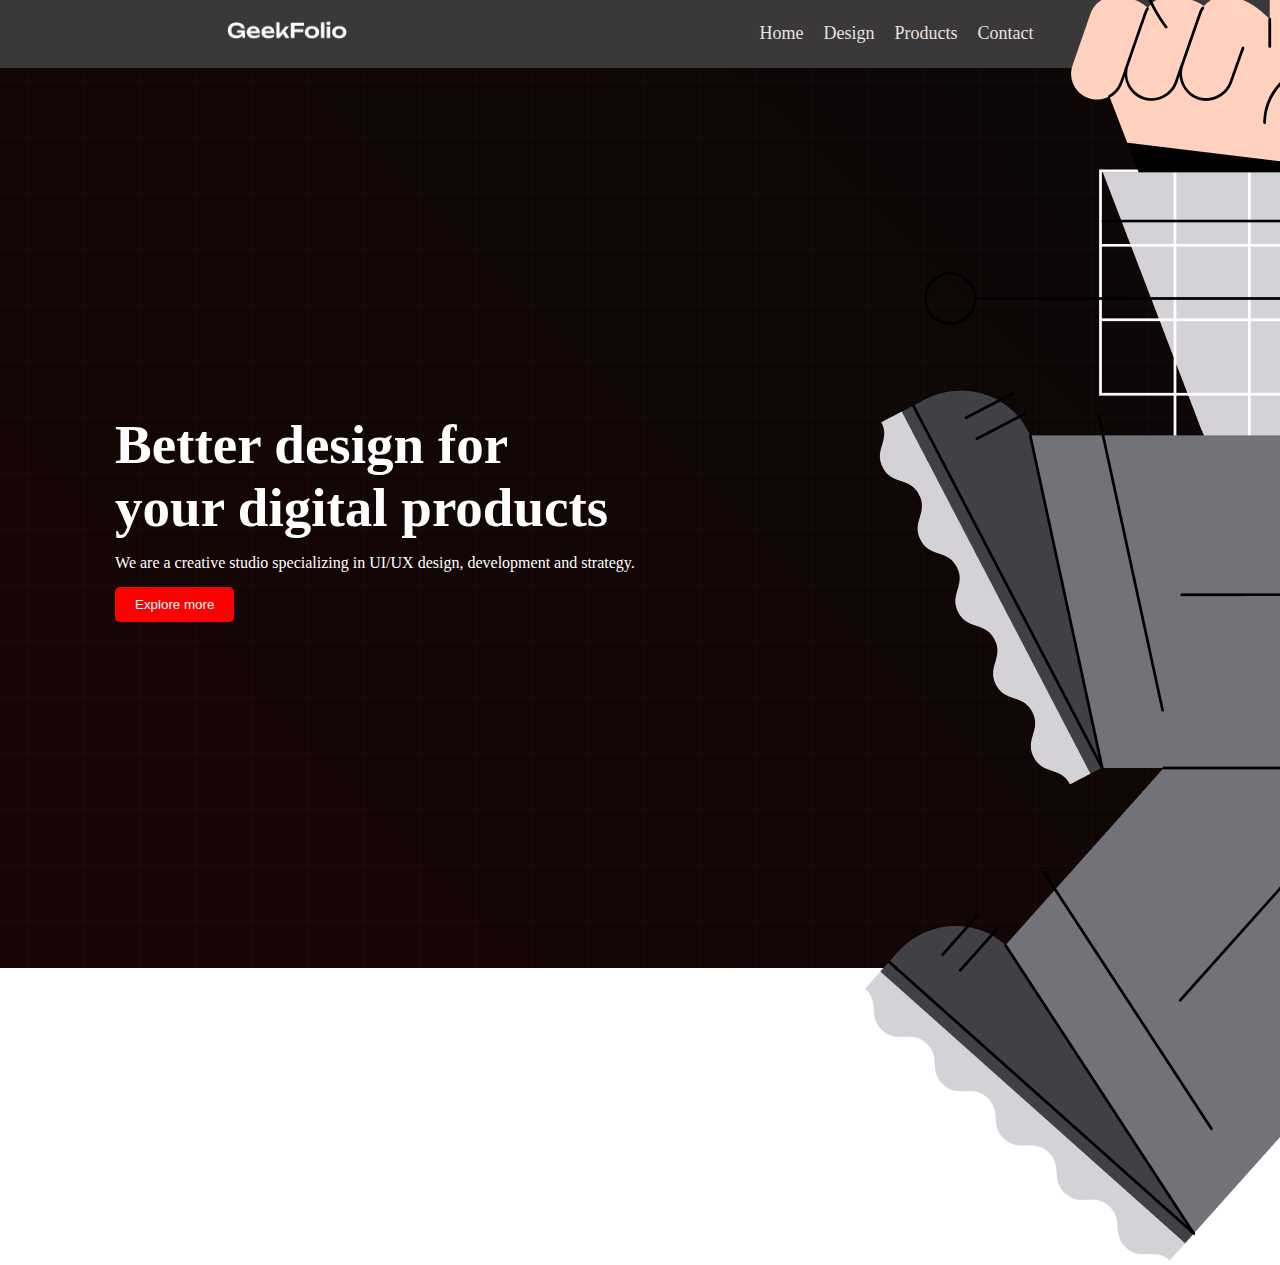
==== indext.html @ dae99acf "banner added" ====
<!DOCTYPE html>
<html lang="en">
<head>
    <meta charset="UTF-8">
<meta name="viewport" content="width=device-width, initial-scale=1.0">
    <title>Digital Products</title>
    <link rel="stylesheet" href="test.css">
</head>
<body>
    <header>
        <section>
            <nav>
                <div class="menu-container">
                    <div class="logo"><img class="logo-pic" src="./logo-light.png" alt=""></div>
                    <div class="menus">
                        <li class="item">Home</li>
                        <li class="item">Design</li>
                        <li class="item">Products</li>
                        <li class="item">Contact</li>
                    </div>
                </div>
            </nav>
        </section>
    </header>
    <main>
        <Section>
            <div class="banner-container">

                <div class="banner-description">
                <h1 class="title">Better design for <br>
                    your digital products</h1>
                <p class="description">We are a creative studio specializing in UI/UX design, development and strategy.</p>
                <button class="btn">Explore more</button>
            </div>
            
            <div class="banner-pic"><img src="/banner.png" alt=""></div>
            
        </div>
        </Section>
    </main>
    <footer></footer>
    
</body>
</html>
---- test.css ----
*{
    margin: 0px;
    padding: 0px;
}

.menu-container{
    background-color: rgb(58, 56, 56);    
    color: rgb(231, 225, 225);
    display: flex;
    padding: 20px; 
    list-style: none;  
    align-items: center;
    justify-content: space-around;
}

.logo-pic{
    width: 120px;
}
.menus{
    display: flex;
}
.item{
    margin-right: 10px;
    padding-right:10px;
    font-size: 18px;
    cursor: pointer;
}
.item:hover{
    
    color:rgba(17, 189, 201, 0.808);
}

.banner-pic{
width: 300px;

}
.banner-container{
    display:flex;
    justify-content:space-around;    
    height:100vh;
    align-items: center;    
    background-image: url("/background.png"),
    linear-gradient(45deg, rgb(24, 5, 5), rgb(12, 7, 7));
    color: white;
}
.title{
    font-size: 55px;
    font-weight: bold;
}
.description{
    margin-top:15px;
    margin-bottom:15px;
}
.btn{
    padding:10px 20px;
    background-color: red;
    color: white;
    border: none;
    border-radius: 5px;
}
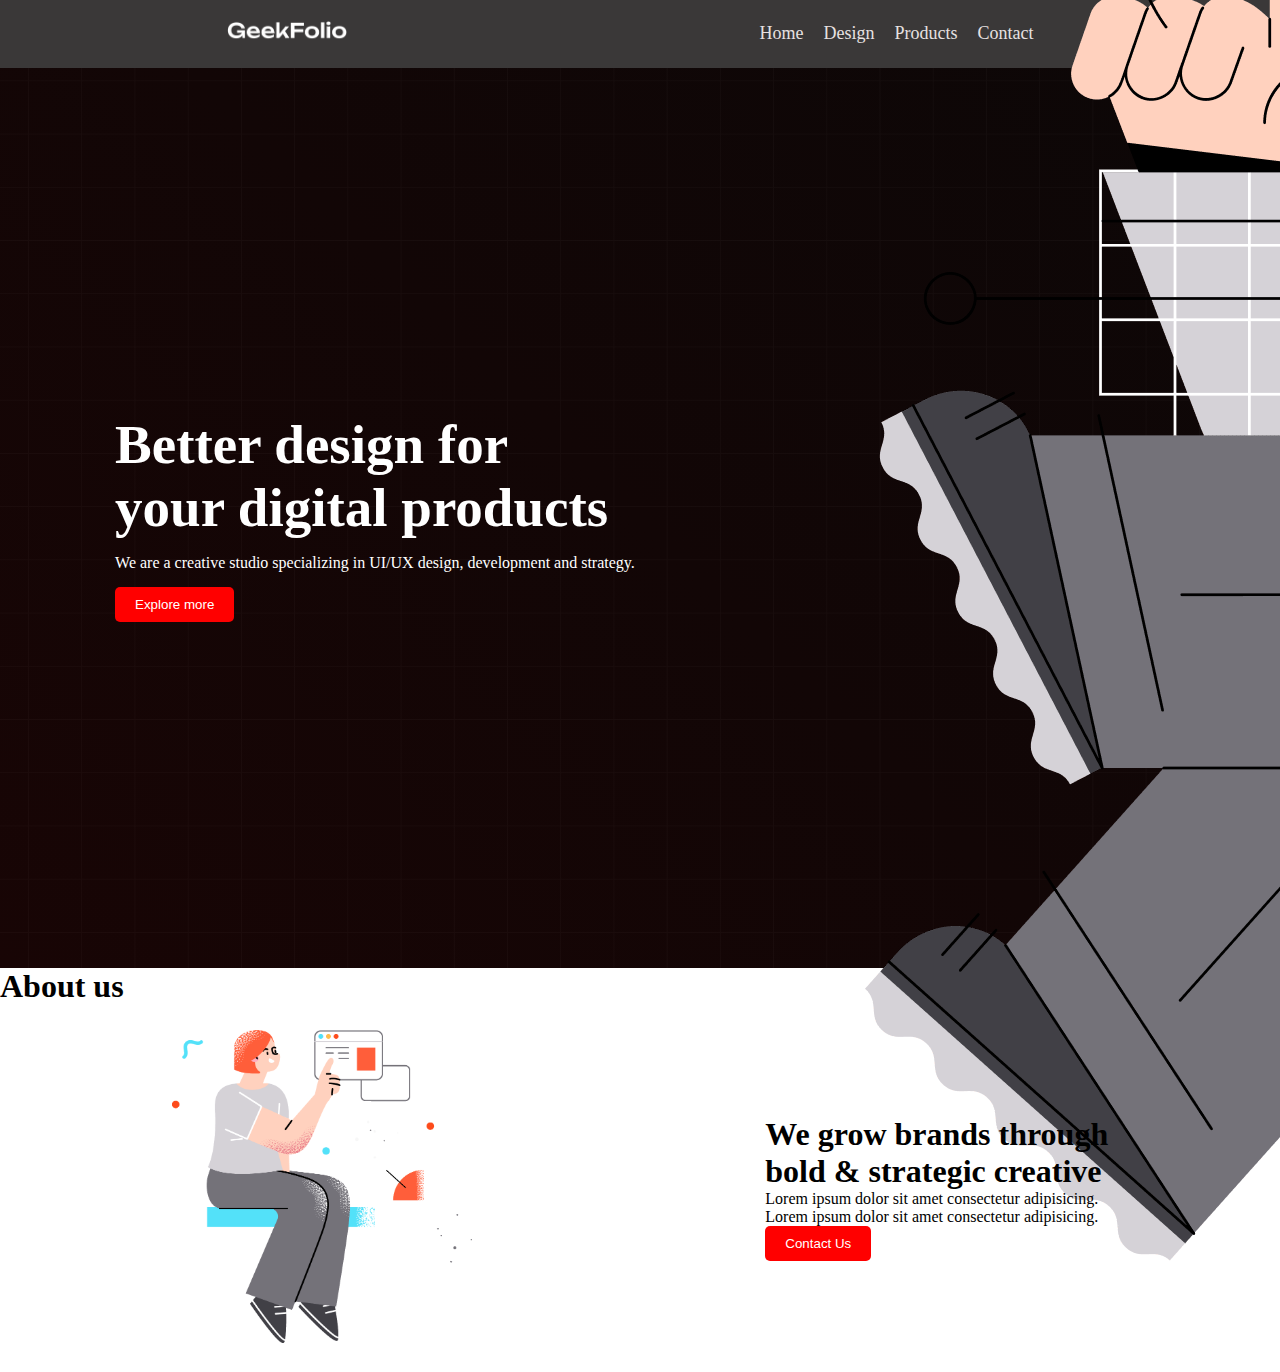
==== commit a97b561f: "added about section" ====
--- a/indext.html
+++ b/indext.html
@@ -37,6 +37,22 @@
             
         </div>
         </Section>
+        <section>
+            <h1 class="about-title">About us</h1>
+            <div class="about-container">                
+                <div class="about-info">
+                    <h1 >We grow brands through <br>
+                    bold & strategic creative</h1>
+                    <p>Lorem ipsum dolor sit amet consectetur adipisicing. <br>
+                    Lorem ipsum dolor sit amet consectetur adipisicing.</p> 
+                    <button class="btn">Contact Us</button>
+
+                </div>
+                <div class="about-pic">
+                    <img class="banner-pic" src="section.png" alt="">
+                </div>
+            </div>
+        </section>
     </main>
     <footer></footer>
     
--- a/test.css
+++ b/test.css
@@ -2,6 +2,7 @@
     margin: 0px;
     padding: 0px;
 }
+
 
 .menu-container{
     background-color: rgb(58, 56, 56);    
@@ -41,7 +42,10 @@
     align-items: center;    
     background-image: url("/background.png"),
     linear-gradient(45deg, rgb(24, 5, 5), rgb(12, 7, 7));
+    background-repeat: no-repeat;
     color: white;
+    background-position: center;
+    background-size: cover;
 }
 .title{
     font-size: 55px;
@@ -57,4 +61,14 @@
     color: white;
     border: none;
     border-radius: 5px;
-}+}
+
+.about-container{
+    display: flex;
+    justify-content: space-around;
+    align-items: center;
+    flex-direction: row-reverse;
+    margin:15px;
+    padding: 10px;
+}
+
